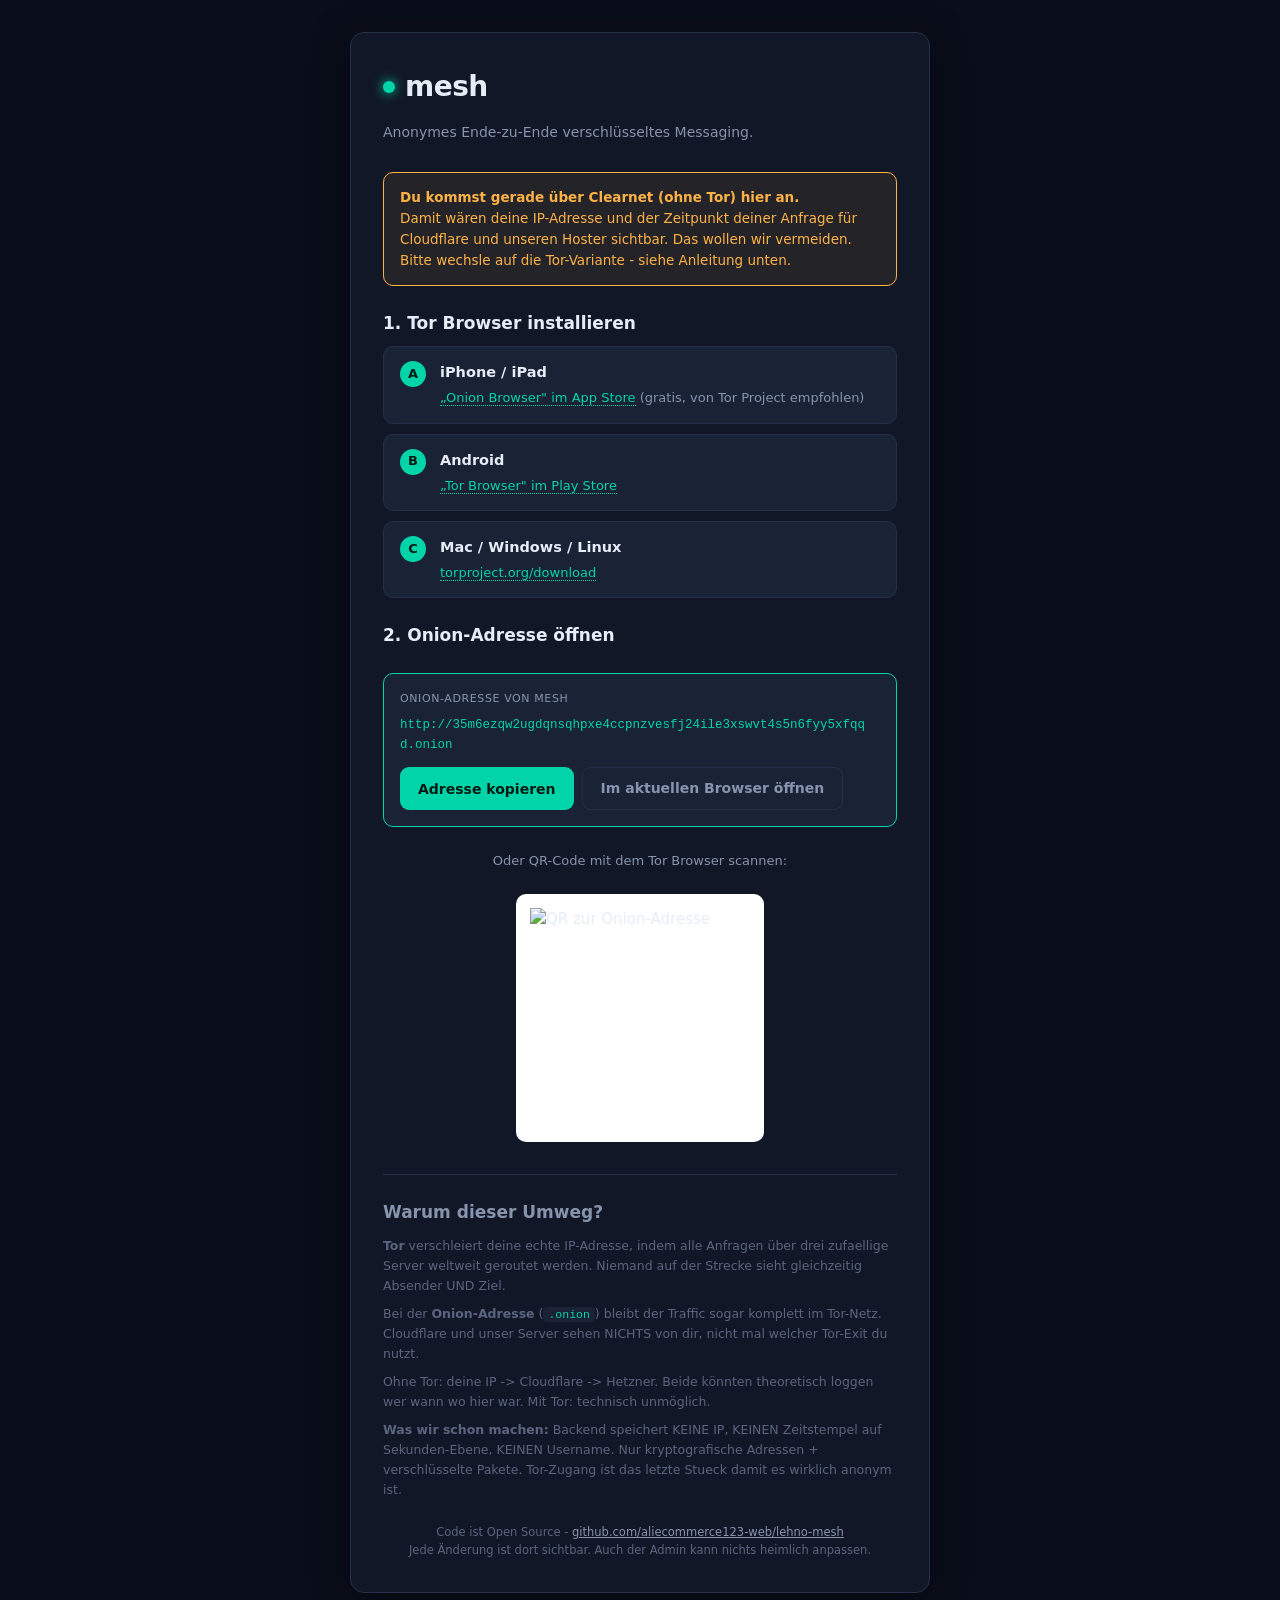
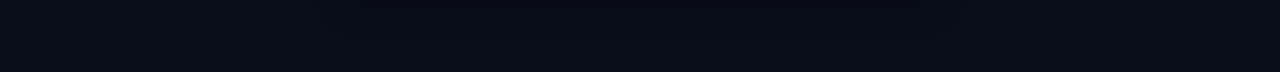
==== static/landing.html @ c99a3d81 "Fix: alle ASCII-Umlaut-Ersatzschreibungen zu echten Umlauten 117 Stellen ersetzt: ae/oe/ue/ss -> ä/ö" ====
<!doctype html>
<html lang="de">
<head>
  <meta charset="utf-8" />
  <meta name="viewport" content="width=device-width, initial-scale=1, viewport-fit=cover" />
  <meta name="theme-color" content="#0a0e1a" />
  <title>mesh - nur über Tor erreichbar</title>
  <link rel="icon" href="data:image/svg+xml,%3Csvg xmlns='http://www.w3.org/2000/svg' viewBox='0 0 64 64'%3E%3Ccircle cx='32' cy='32' r='28' fill='%2300d4a8'/%3E%3Ctext x='32' y='42' font-size='32' text-anchor='middle' fill='%23001b14' font-family='monospace' font-weight='700'%3Em%3C/text%3E%3C/svg%3E" />
  <style>
    :root {
      --bg: #0a0e1a;
      --bg-2: #111726;
      --bg-3: #1a2236;
      --line: #243049;
      --text: #e6edf7;
      --text-dim: #8794ad;
      --text-dimmer: #5a6580;
      --accent: #00d4a8;
      --accent-dark: #00b893;
      --warn: #ffb347;
    }
    * { box-sizing: border-box; }
    html, body {
      margin: 0; padding: 0; min-height: 100vh;
      background: var(--bg);
      color: var(--text);
      font: 15px/1.55 -apple-system, BlinkMacSystemFont, "Segoe UI", system-ui, sans-serif;
      -webkit-font-smoothing: antialiased;
    }
    body { display: flex; align-items: flex-start; justify-content: center; padding: 32px 20px 80px; }
    .card {
      background: var(--bg-2);
      border: 1px solid var(--line);
      border-radius: 14px;
      padding: 32px;
      max-width: 580px;
      width: 100%;
      box-shadow: 0 8px 40px rgba(0,0,0,0.45);
    }
    .brand {
      display: flex; align-items: center; gap: 10px; margin-bottom: 8px;
    }
    .brand-dot {
      width: 12px; height: 12px; border-radius: 50%;
      background: var(--accent); box-shadow: 0 0 12px var(--accent);
    }
    h1 { margin: 0; font-size: 28px; font-weight: 700; letter-spacing: -0.5px; }
    h2 { margin: 24px 0 10px; font-size: 17px; }
    .lead {
      color: var(--text-dim); font-size: 14px; margin: 14px 0 28px;
    }
    .warn-banner {
      background: rgba(255,179,71,0.08);
      border: 1px solid var(--warn);
      color: var(--warn);
      padding: 14px 16px;
      border-radius: 10px;
      font-size: 13.5px;
      margin: 0 0 24px;
    }
    .warn-banner strong { color: var(--warn); }
    .step {
      background: var(--bg-3);
      border: 1px solid var(--line);
      border-radius: 10px;
      padding: 14px 16px;
      margin: 10px 0;
      display: flex;
      gap: 14px;
      align-items: flex-start;
    }
    .step-num {
      background: var(--accent);
      color: #001b14;
      width: 26px; height: 26px;
      border-radius: 50%;
      display: flex; align-items: center; justify-content: center;
      font-weight: 700; font-size: 13px; flex-shrink: 0;
    }
    .step-body { flex: 1; }
    .step-body strong { font-size: 14.5px; }
    .step-body p { margin: 4px 0 0; color: var(--text-dim); font-size: 13px; }
    .step-body a {
      color: var(--accent);
      text-decoration: none;
      border-bottom: 1px dotted var(--accent);
    }
    .onion-box {
      background: var(--bg-3);
      border: 1px solid var(--accent);
      border-radius: 10px;
      padding: 16px;
      margin: 24px 0;
    }
    .onion-label {
      font-size: 11px; color: var(--text-dim);
      text-transform: uppercase; letter-spacing: 0.6px;
      margin-bottom: 8px;
    }
    .onion-addr {
      font-family: ui-monospace, "JetBrains Mono", monospace;
      font-size: 12.5px;
      color: var(--accent);
      word-break: break-all;
      line-height: 1.6;
      margin-bottom: 12px;
      user-select: all;
    }
    .btn-row { display: flex; gap: 8px; flex-wrap: wrap; }
    button, .btn {
      cursor: pointer;
      background: var(--accent);
      color: #001b14;
      border: 0;
      padding: 10px 18px;
      border-radius: 9px;
      font-size: 14px;
      font-weight: 600;
      font-family: inherit;
      text-decoration: none;
      display: inline-block;
    }
    button:hover, .btn:hover { background: var(--accent-dark); }
    button.ghost, .btn.ghost {
      background: transparent;
      color: var(--text-dim);
      border: 1px solid var(--line);
    }
    button.ghost:hover, .btn.ghost:hover { background: var(--bg-3); color: var(--text); }
    .qr-wrap {
      display: flex;
      justify-content: center;
      margin: 22px 0;
    }
    .qr {
      background: white;
      padding: 14px;
      border-radius: 10px;
    }
    .qr img { display: block; width: 220px; height: 220px; }
    .why {
      margin-top: 32px; padding-top: 24px; border-top: 1px solid var(--line);
      color: var(--text-dimmer); font-size: 12.5px; line-height: 1.6;
    }
    .why h2 { margin-top: 0; color: var(--text-dim); }
    .why p { margin: 8px 0; }
    .why code {
      background: var(--bg-3);
      padding: 1px 5px;
      border-radius: 4px;
      font-family: ui-monospace, monospace;
      font-size: 11.5px;
      color: var(--accent);
    }
    .repo-link {
      font-size: 11.5px;
      color: var(--text-dimmer);
      text-align: center;
      margin-top: 24px;
    }
    .repo-link a { color: var(--text-dim); }
  </style>
</head>
<body>
<div class="card">
  <div class="brand">
    <div class="brand-dot"></div>
    <h1>mesh</h1>
  </div>
  <p class="lead">Anonymes Ende-zu-Ende verschlüsseltes Messaging.</p>

  <div class="warn-banner">
    <strong>Du kommst gerade über Clearnet (ohne Tor) hier an.</strong><br>
    Damit wären deine IP-Adresse und der Zeitpunkt deiner Anfrage für Cloudflare und unseren Hoster sichtbar. Das wollen wir vermeiden. Bitte wechsle auf die Tor-Variante - siehe Anleitung unten.
  </div>

  <h2>1. Tor Browser installieren</h2>

  <div class="step">
    <div class="step-num">A</div>
    <div class="step-body">
      <strong>iPhone / iPad</strong>
      <p><a href="https://apps.apple.com/de/app/onion-browser/id519296448" target="_blank" rel="noopener">„Onion Browser" im App Store</a> (gratis, von Tor Project empfohlen)</p>
    </div>
  </div>

  <div class="step">
    <div class="step-num">B</div>
    <div class="step-body">
      <strong>Android</strong>
      <p><a href="https://play.google.com/store/apps/details?id=org.torproject.torbrowser" target="_blank" rel="noopener">„Tor Browser" im Play Store</a></p>
    </div>
  </div>

  <div class="step">
    <div class="step-num">C</div>
    <div class="step-body">
      <strong>Mac / Windows / Linux</strong>
      <p><a href="https://www.torproject.org/download/" target="_blank" rel="noopener">torproject.org/download</a></p>
    </div>
  </div>

  <h2>2. Onion-Adresse öffnen</h2>

  <div class="onion-box">
    <div class="onion-label">Onion-Adresse von mesh</div>
    <div class="onion-addr" id="onion-addr">http://35m6ezqw2ugdqnsqhpxe4ccpnzvesfj24ile3xswvt4s5n6fyy5xfqqd.onion</div>
    <div class="btn-row">
      <button id="btn-copy">Adresse kopieren</button>
      <a class="btn ghost" id="btn-open" href="http://35m6ezqw2ugdqnsqhpxe4ccpnzvesfj24ile3xswvt4s5n6fyy5xfqqd.onion">Im aktuellen Browser öffnen</a>
    </div>
  </div>

  <p style="color:var(--text-dim);font-size:13px;text-align:center;margin:18px 0 8px">
    Oder QR-Code mit dem Tor Browser scannen:
  </p>
  <div class="qr-wrap">
    <div class="qr">
      <img src="https://api.qrserver.com/v1/create-qr-code/?size=220x220&margin=0&data=http%3A%2F%2F35m6ezqw2ugdqnsqhpxe4ccpnzvesfj24ile3xswvt4s5n6fyy5xfqqd.onion" alt="QR zur Onion-Adresse" />
    </div>
  </div>

  <div class="why">
    <h2>Warum dieser Umweg?</h2>
    <p><strong>Tor</strong> verschleiert deine echte IP-Adresse, indem alle Anfragen über drei zufaellige Server weltweit geroutet werden. Niemand auf der Strecke sieht gleichzeitig Absender UND Ziel.</p>
    <p>Bei der <strong>Onion-Adresse</strong> (<code>.onion</code>) bleibt der Traffic sogar komplett im Tor-Netz. Cloudflare und unser Server sehen NICHTS von dir, nicht mal welcher Tor-Exit du nutzt.</p>
    <p>Ohne Tor: deine IP -&gt; Cloudflare -&gt; Hetzner. Beide könnten theoretisch loggen wer wann wo hier war. Mit Tor: technisch unmöglich.</p>
    <p><strong>Was wir schon machen:</strong> Backend speichert KEINE IP, KEINEN Zeitstempel auf Sekunden-Ebene, KEINEN Username. Nur kryptografische Adressen + verschlüsselte Pakete. Tor-Zugang ist das letzte Stueck damit es wirklich anonym ist.</p>
  </div>

  <div class="repo-link">
    Code ist Open Source - <a href="https://github.com/aliecommerce123-web/lehno-mesh" target="_blank" rel="noopener">github.com/aliecommerce123-web/lehno-mesh</a><br>
    Jede Änderung ist dort sichtbar. Auch der Admin kann nichts heimlich anpassen.
  </div>
</div>

<script>
document.getElementById("btn-copy").addEventListener("click", () => {
  const txt = document.getElementById("onion-addr").textContent;
  navigator.clipboard.writeText(txt).then(() => {
    const b = document.getElementById("btn-copy");
    const orig = b.textContent;
    b.textContent = "Kopiert!";
    setTimeout(() => b.textContent = orig, 1500);
  });
});
// Auto-Heuristik: wenn der Browser bereits eine .onion-Adresse aufgerufen hat,
// braucht der User die Anleitung nicht mehr. Detection per location.host.
if (location.host.endsWith(".onion")) {
  location.href = "/app";  // direkt zur App
}
</script>
</body>
</html>
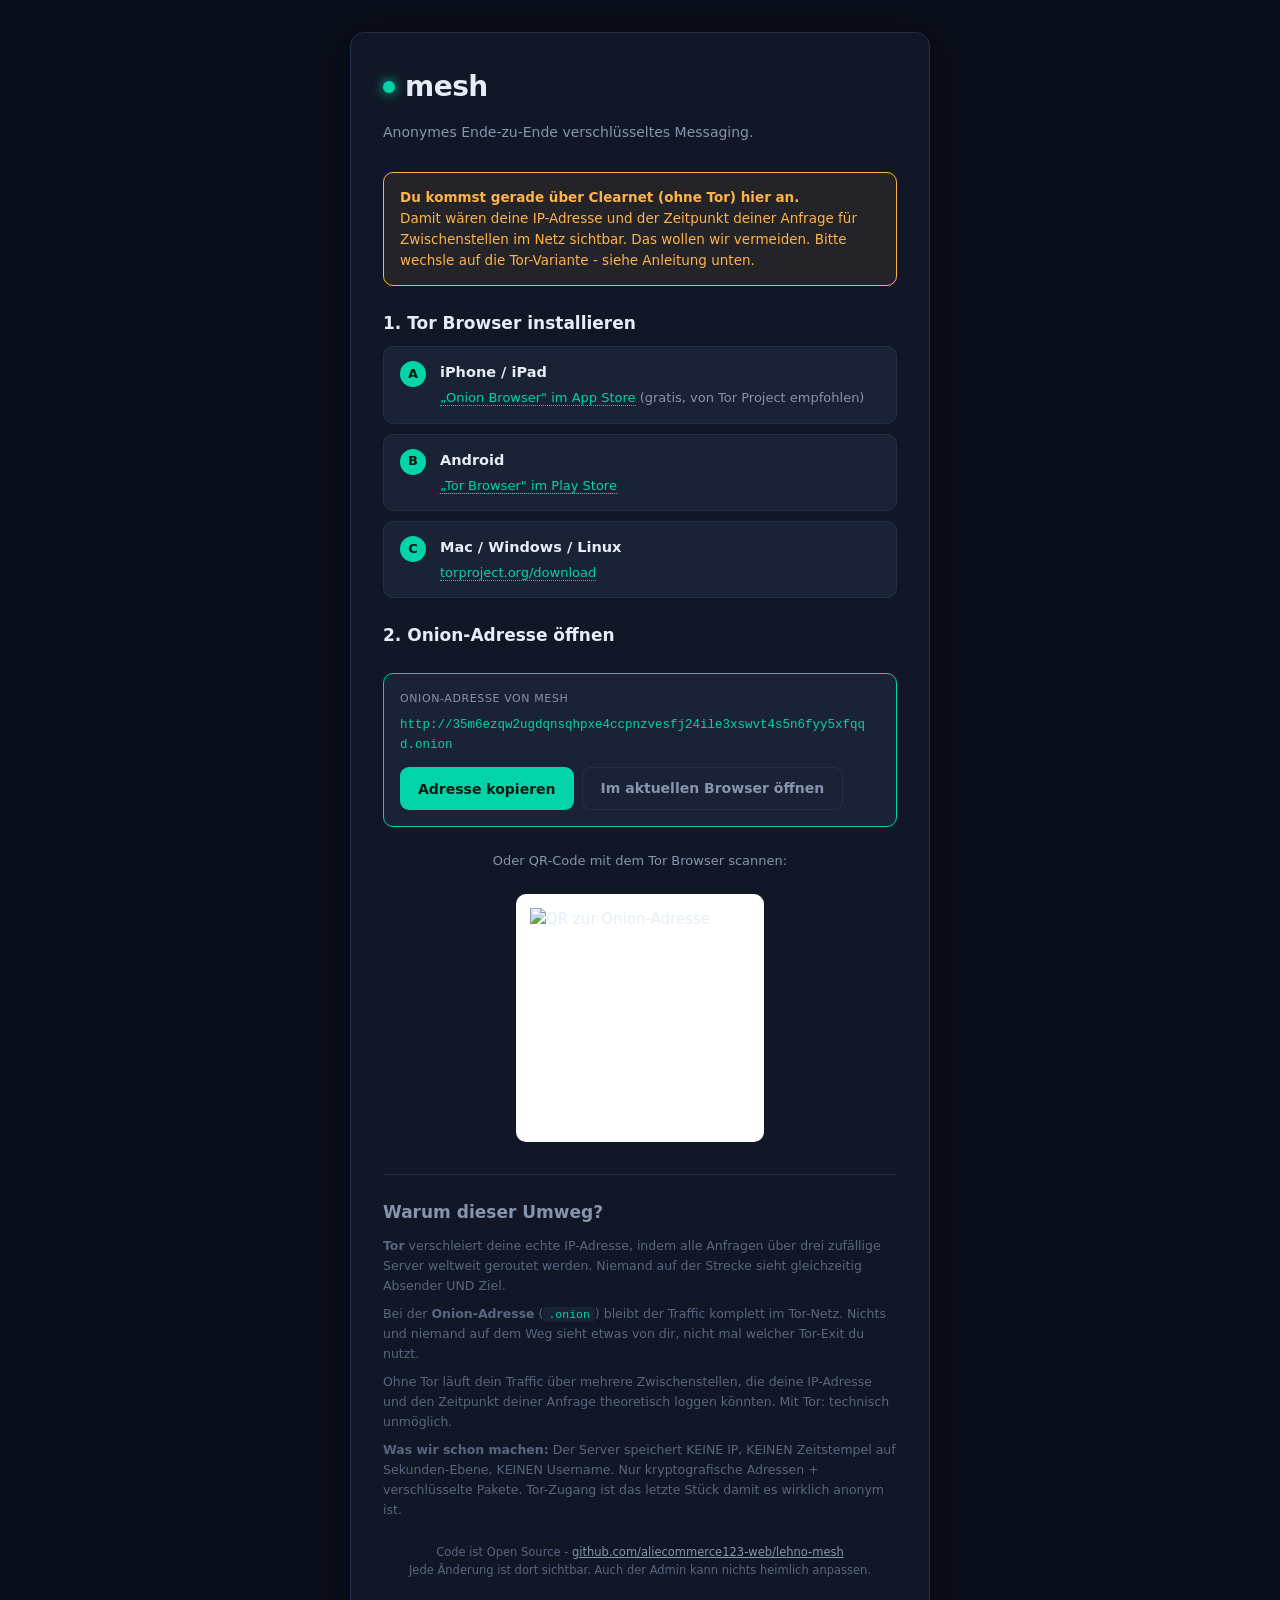
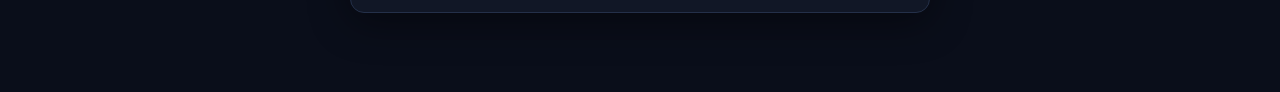
==== commit 99aedcbf: "Anonymize: Hoster-Namen aus user-facing Texten entfernt - landing.html und README.md erwaehnen nicht" ====
--- a/static/landing.html
+++ b/static/landing.html
@@ -171,7 +171,7 @@
 
   <div class="warn-banner">
     <strong>Du kommst gerade über Clearnet (ohne Tor) hier an.</strong><br>
-    Damit wären deine IP-Adresse und der Zeitpunkt deiner Anfrage für Cloudflare und unseren Hoster sichtbar. Das wollen wir vermeiden. Bitte wechsle auf die Tor-Variante - siehe Anleitung unten.
+    Damit wären deine IP-Adresse und der Zeitpunkt deiner Anfrage für Zwischenstellen im Netz sichtbar. Das wollen wir vermeiden. Bitte wechsle auf die Tor-Variante - siehe Anleitung unten.
   </div>
 
   <h2>1. Tor Browser installieren</h2>
@@ -222,10 +222,10 @@
 
   <div class="why">
     <h2>Warum dieser Umweg?</h2>
-    <p><strong>Tor</strong> verschleiert deine echte IP-Adresse, indem alle Anfragen über drei zufaellige Server weltweit geroutet werden. Niemand auf der Strecke sieht gleichzeitig Absender UND Ziel.</p>
-    <p>Bei der <strong>Onion-Adresse</strong> (<code>.onion</code>) bleibt der Traffic sogar komplett im Tor-Netz. Cloudflare und unser Server sehen NICHTS von dir, nicht mal welcher Tor-Exit du nutzt.</p>
-    <p>Ohne Tor: deine IP -&gt; Cloudflare -&gt; Hetzner. Beide könnten theoretisch loggen wer wann wo hier war. Mit Tor: technisch unmöglich.</p>
-    <p><strong>Was wir schon machen:</strong> Backend speichert KEINE IP, KEINEN Zeitstempel auf Sekunden-Ebene, KEINEN Username. Nur kryptografische Adressen + verschlüsselte Pakete. Tor-Zugang ist das letzte Stueck damit es wirklich anonym ist.</p>
+    <p><strong>Tor</strong> verschleiert deine echte IP-Adresse, indem alle Anfragen über drei zufällige Server weltweit geroutet werden. Niemand auf der Strecke sieht gleichzeitig Absender UND Ziel.</p>
+    <p>Bei der <strong>Onion-Adresse</strong> (<code>.onion</code>) bleibt der Traffic komplett im Tor-Netz. Nichts und niemand auf dem Weg sieht etwas von dir, nicht mal welcher Tor-Exit du nutzt.</p>
+    <p>Ohne Tor läuft dein Traffic über mehrere Zwischenstellen, die deine IP-Adresse und den Zeitpunkt deiner Anfrage theoretisch loggen könnten. Mit Tor: technisch unmöglich.</p>
+    <p><strong>Was wir schon machen:</strong> Der Server speichert KEINE IP, KEINEN Zeitstempel auf Sekunden-Ebene, KEINEN Username. Nur kryptografische Adressen + verschlüsselte Pakete. Tor-Zugang ist das letzte Stück damit es wirklich anonym ist.</p>
   </div>
 
   <div class="repo-link">
@@ -235,6 +235,25 @@
 </div>
 
 <script>
+// 1) Alle alten Service Worker entladen + alle Caches loeschen.
+//    Verhindert dass ein User auf der Clearnet-Seite eine veraltete
+//    App-Version aus dem Cache sieht.
+(async () => {
+  if ("serviceWorker" in navigator) {
+    try {
+      const regs = await navigator.serviceWorker.getRegistrations();
+      await Promise.all(regs.map(r => r.unregister()));
+    } catch(e) {}
+  }
+  if (typeof caches !== "undefined") {
+    try {
+      const keys = await caches.keys();
+      await Promise.all(keys.map(k => caches.delete(k)));
+    } catch(e) {}
+  }
+})();
+
+// 2) Copy-Button
 document.getElementById("btn-copy").addEventListener("click", () => {
   const txt = document.getElementById("onion-addr").textContent;
   navigator.clipboard.writeText(txt).then(() => {
@@ -244,10 +263,10 @@
     setTimeout(() => b.textContent = orig, 1500);
   });
 });
-// Auto-Heuristik: wenn der Browser bereits eine .onion-Adresse aufgerufen hat,
-// braucht der User die Anleitung nicht mehr. Detection per location.host.
+
+// 3) Wenn schon .onion: direkt zur App (Host-Routing-Backup)
 if (location.host.endsWith(".onion")) {
-  location.href = "/app";  // direkt zur App
+  location.href = "/app";
 }
 </script>
 </body>
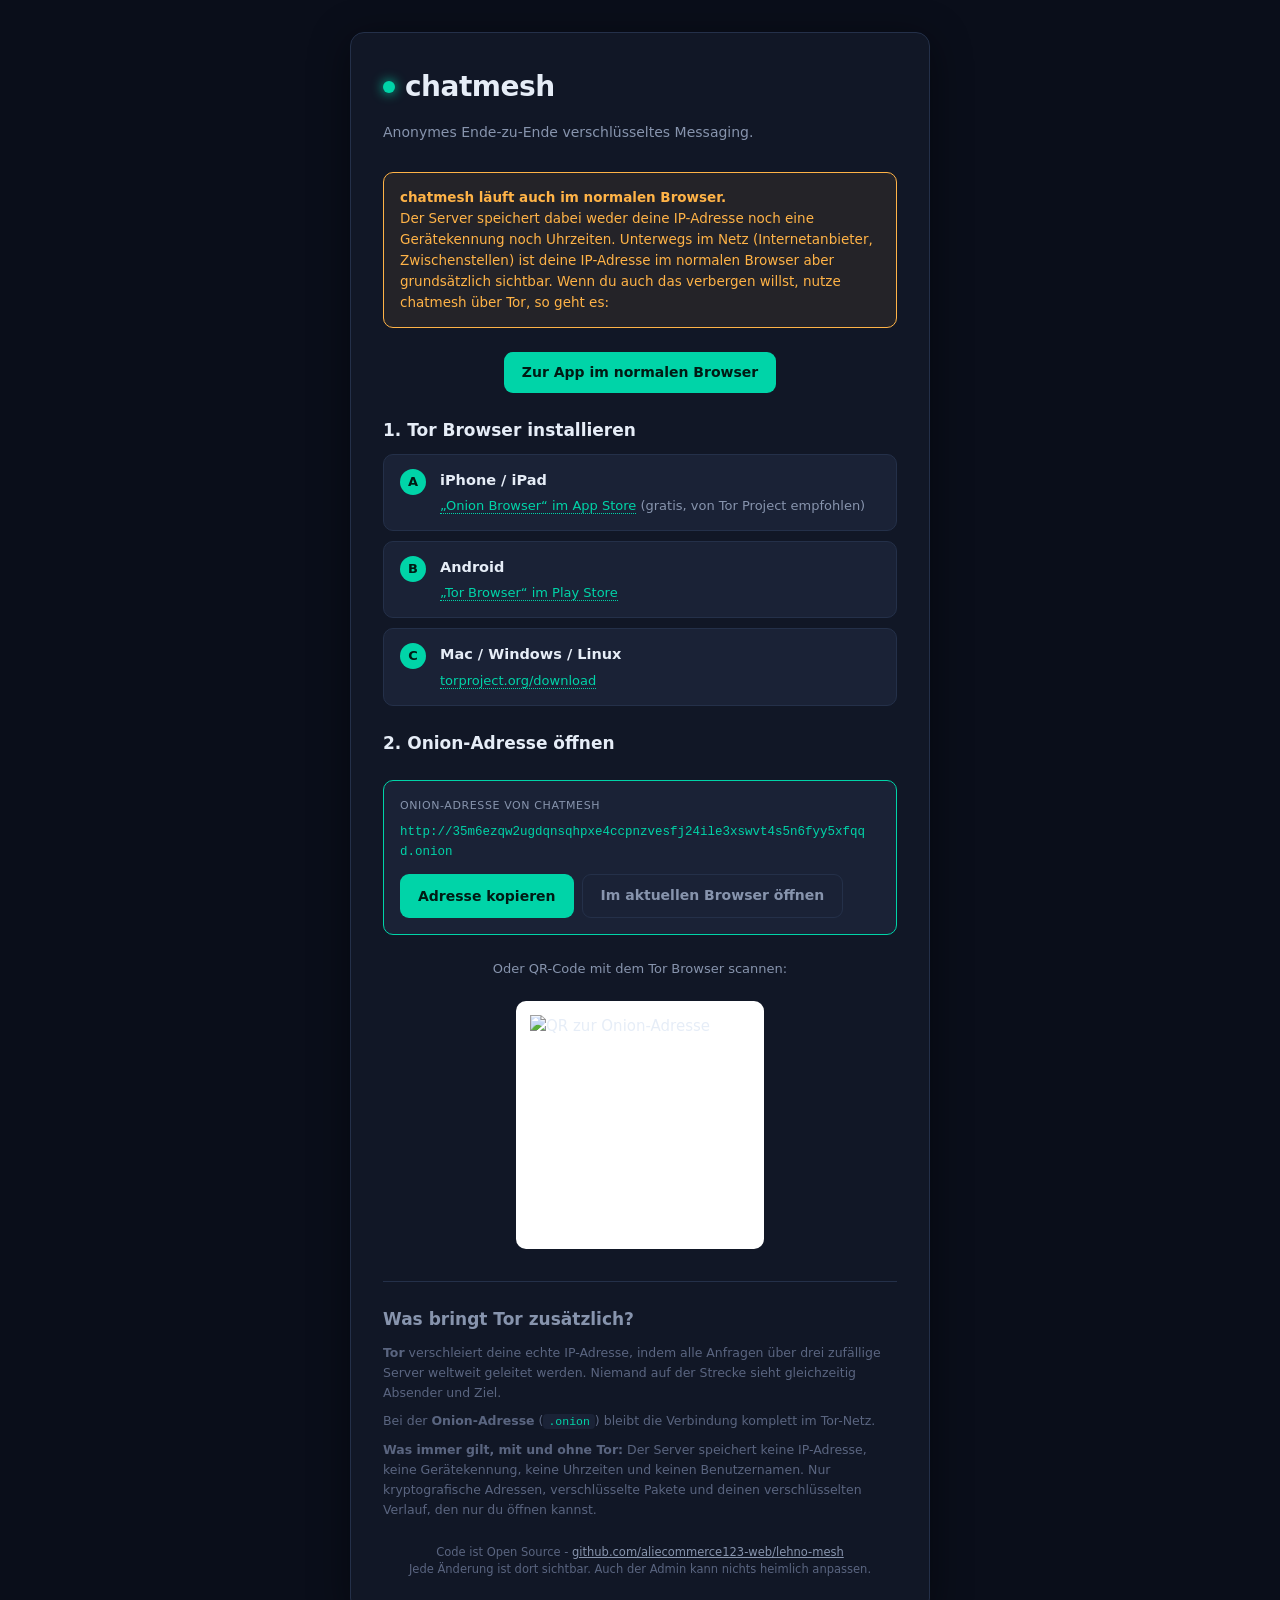
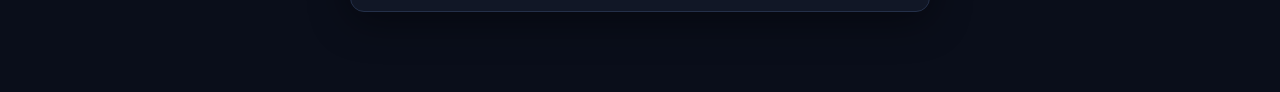
==== commit 9b2e86ba: "chatmesh Phase 1.9: Verlauf, Regeln je Chat, Tarnverkehr, Beweis-Seite - Verschlüsselter Chat-Verlau" ====
--- a/static/landing.html
+++ b/static/landing.html
@@ -4,7 +4,7 @@
   <meta charset="utf-8" />
   <meta name="viewport" content="width=device-width, initial-scale=1, viewport-fit=cover" />
   <meta name="theme-color" content="#0a0e1a" />
-  <title>mesh - nur über Tor erreichbar</title>
+  <title>chatmesh über Tor</title>
   <link rel="icon" href="data:image/svg+xml,%3Csvg xmlns='http://www.w3.org/2000/svg' viewBox='0 0 64 64'%3E%3Ccircle cx='32' cy='32' r='28' fill='%2300d4a8'/%3E%3Ctext x='32' y='42' font-size='32' text-anchor='middle' fill='%23001b14' font-family='monospace' font-weight='700'%3Em%3C/text%3E%3C/svg%3E" />
   <style>
     :root {
@@ -165,14 +165,15 @@
 <div class="card">
   <div class="brand">
     <div class="brand-dot"></div>
-    <h1>mesh</h1>
+    <h1>chatmesh</h1>
   </div>
   <p class="lead">Anonymes Ende-zu-Ende verschlüsseltes Messaging.</p>
 
   <div class="warn-banner">
-    <strong>Du kommst gerade über Clearnet (ohne Tor) hier an.</strong><br>
-    Damit wären deine IP-Adresse und der Zeitpunkt deiner Anfrage für Zwischenstellen im Netz sichtbar. Das wollen wir vermeiden. Bitte wechsle auf die Tor-Variante - siehe Anleitung unten.
-  </div>
+    <strong>chatmesh läuft auch im normalen Browser.</strong><br>
+    Der Server speichert dabei weder deine IP-Adresse noch eine Gerätekennung noch Uhrzeiten. Unterwegs im Netz (Internetanbieter, Zwischenstellen) ist deine IP-Adresse im normalen Browser aber grundsätzlich sichtbar. Wenn du auch das verbergen willst, nutze chatmesh über Tor, so geht es:
+  </div>
+  <p style="text-align:center;margin:14px 0 6px"><a class="btn" href="/">Zur App im normalen Browser</a></p>
 
   <h2>1. Tor Browser installieren</h2>
 
@@ -180,7 +181,7 @@
     <div class="step-num">A</div>
     <div class="step-body">
       <strong>iPhone / iPad</strong>
-      <p><a href="https://apps.apple.com/de/app/onion-browser/id519296448" target="_blank" rel="noopener">„Onion Browser" im App Store</a> (gratis, von Tor Project empfohlen)</p>
+      <p><a href="https://apps.apple.com/de/app/onion-browser/id519296448" target="_blank" rel="noopener">„Onion Browser“ im App Store</a> (gratis, von Tor Project empfohlen)</p>
     </div>
   </div>
 
@@ -188,7 +189,7 @@
     <div class="step-num">B</div>
     <div class="step-body">
       <strong>Android</strong>
-      <p><a href="https://play.google.com/store/apps/details?id=org.torproject.torbrowser" target="_blank" rel="noopener">„Tor Browser" im Play Store</a></p>
+      <p><a href="https://play.google.com/store/apps/details?id=org.torproject.torbrowser" target="_blank" rel="noopener">„Tor Browser“ im Play Store</a></p>
     </div>
   </div>
 
@@ -203,7 +204,7 @@
   <h2>2. Onion-Adresse öffnen</h2>
 
   <div class="onion-box">
-    <div class="onion-label">Onion-Adresse von mesh</div>
+    <div class="onion-label">Onion-Adresse von chatmesh</div>
     <div class="onion-addr" id="onion-addr">http://35m6ezqw2ugdqnsqhpxe4ccpnzvesfj24ile3xswvt4s5n6fyy5xfqqd.onion</div>
     <div class="btn-row">
       <button id="btn-copy">Adresse kopieren</button>
@@ -216,16 +217,15 @@
   </p>
   <div class="qr-wrap">
     <div class="qr">
-      <img src="https://api.qrserver.com/v1/create-qr-code/?size=220x220&margin=0&data=http%3A%2F%2F35m6ezqw2ugdqnsqhpxe4ccpnzvesfj24ile3xswvt4s5n6fyy5xfqqd.onion" alt="QR zur Onion-Adresse" />
+      <img src="/s/onion-qr.png" width="220" height="220" alt="QR zur Onion-Adresse" />
     </div>
   </div>
 
   <div class="why">
-    <h2>Warum dieser Umweg?</h2>
-    <p><strong>Tor</strong> verschleiert deine echte IP-Adresse, indem alle Anfragen über drei zufällige Server weltweit geroutet werden. Niemand auf der Strecke sieht gleichzeitig Absender UND Ziel.</p>
-    <p>Bei der <strong>Onion-Adresse</strong> (<code>.onion</code>) bleibt der Traffic komplett im Tor-Netz. Nichts und niemand auf dem Weg sieht etwas von dir, nicht mal welcher Tor-Exit du nutzt.</p>
-    <p>Ohne Tor läuft dein Traffic über mehrere Zwischenstellen, die deine IP-Adresse und den Zeitpunkt deiner Anfrage theoretisch loggen könnten. Mit Tor: technisch unmöglich.</p>
-    <p><strong>Was wir schon machen:</strong> Der Server speichert KEINE IP, KEINEN Zeitstempel auf Sekunden-Ebene, KEINEN Username. Nur kryptografische Adressen + verschlüsselte Pakete. Tor-Zugang ist das letzte Stück damit es wirklich anonym ist.</p>
+    <h2>Was bringt Tor zusätzlich?</h2>
+    <p><strong>Tor</strong> verschleiert deine echte IP-Adresse, indem alle Anfragen über drei zufällige Server weltweit geleitet werden. Niemand auf der Strecke sieht gleichzeitig Absender und Ziel.</p>
+    <p>Bei der <strong>Onion-Adresse</strong> (<code>.onion</code>) bleibt die Verbindung komplett im Tor-Netz.</p>
+    <p><strong>Was immer gilt, mit und ohne Tor:</strong> Der Server speichert keine IP-Adresse, keine Gerätekennung, keine Uhrzeiten und keinen Benutzernamen. Nur kryptografische Adressen, verschlüsselte Pakete und deinen verschlüsselten Verlauf, den nur du öffnen kannst.</p>
   </div>
 
   <div class="repo-link">
@@ -234,40 +234,6 @@
   </div>
 </div>
 
-<script>
-// 1) Alle alten Service Worker entladen + alle Caches loeschen.
-//    Verhindert dass ein User auf der Clearnet-Seite eine veraltete
-//    App-Version aus dem Cache sieht.
-(async () => {
-  if ("serviceWorker" in navigator) {
-    try {
-      const regs = await navigator.serviceWorker.getRegistrations();
-      await Promise.all(regs.map(r => r.unregister()));
-    } catch(e) {}
-  }
-  if (typeof caches !== "undefined") {
-    try {
-      const keys = await caches.keys();
-      await Promise.all(keys.map(k => caches.delete(k)));
-    } catch(e) {}
-  }
-})();
-
-// 2) Copy-Button
-document.getElementById("btn-copy").addEventListener("click", () => {
-  const txt = document.getElementById("onion-addr").textContent;
-  navigator.clipboard.writeText(txt).then(() => {
-    const b = document.getElementById("btn-copy");
-    const orig = b.textContent;
-    b.textContent = "Kopiert!";
-    setTimeout(() => b.textContent = orig, 1500);
-  });
-});
-
-// 3) Wenn schon .onion: direkt zur App (Host-Routing-Backup)
-if (location.host.endsWith(".onion")) {
-  location.href = "/app";
-}
-</script>
+<script src="/s/landing.js?v=20261117-phase1.8"></script>
 </body>
 </html>
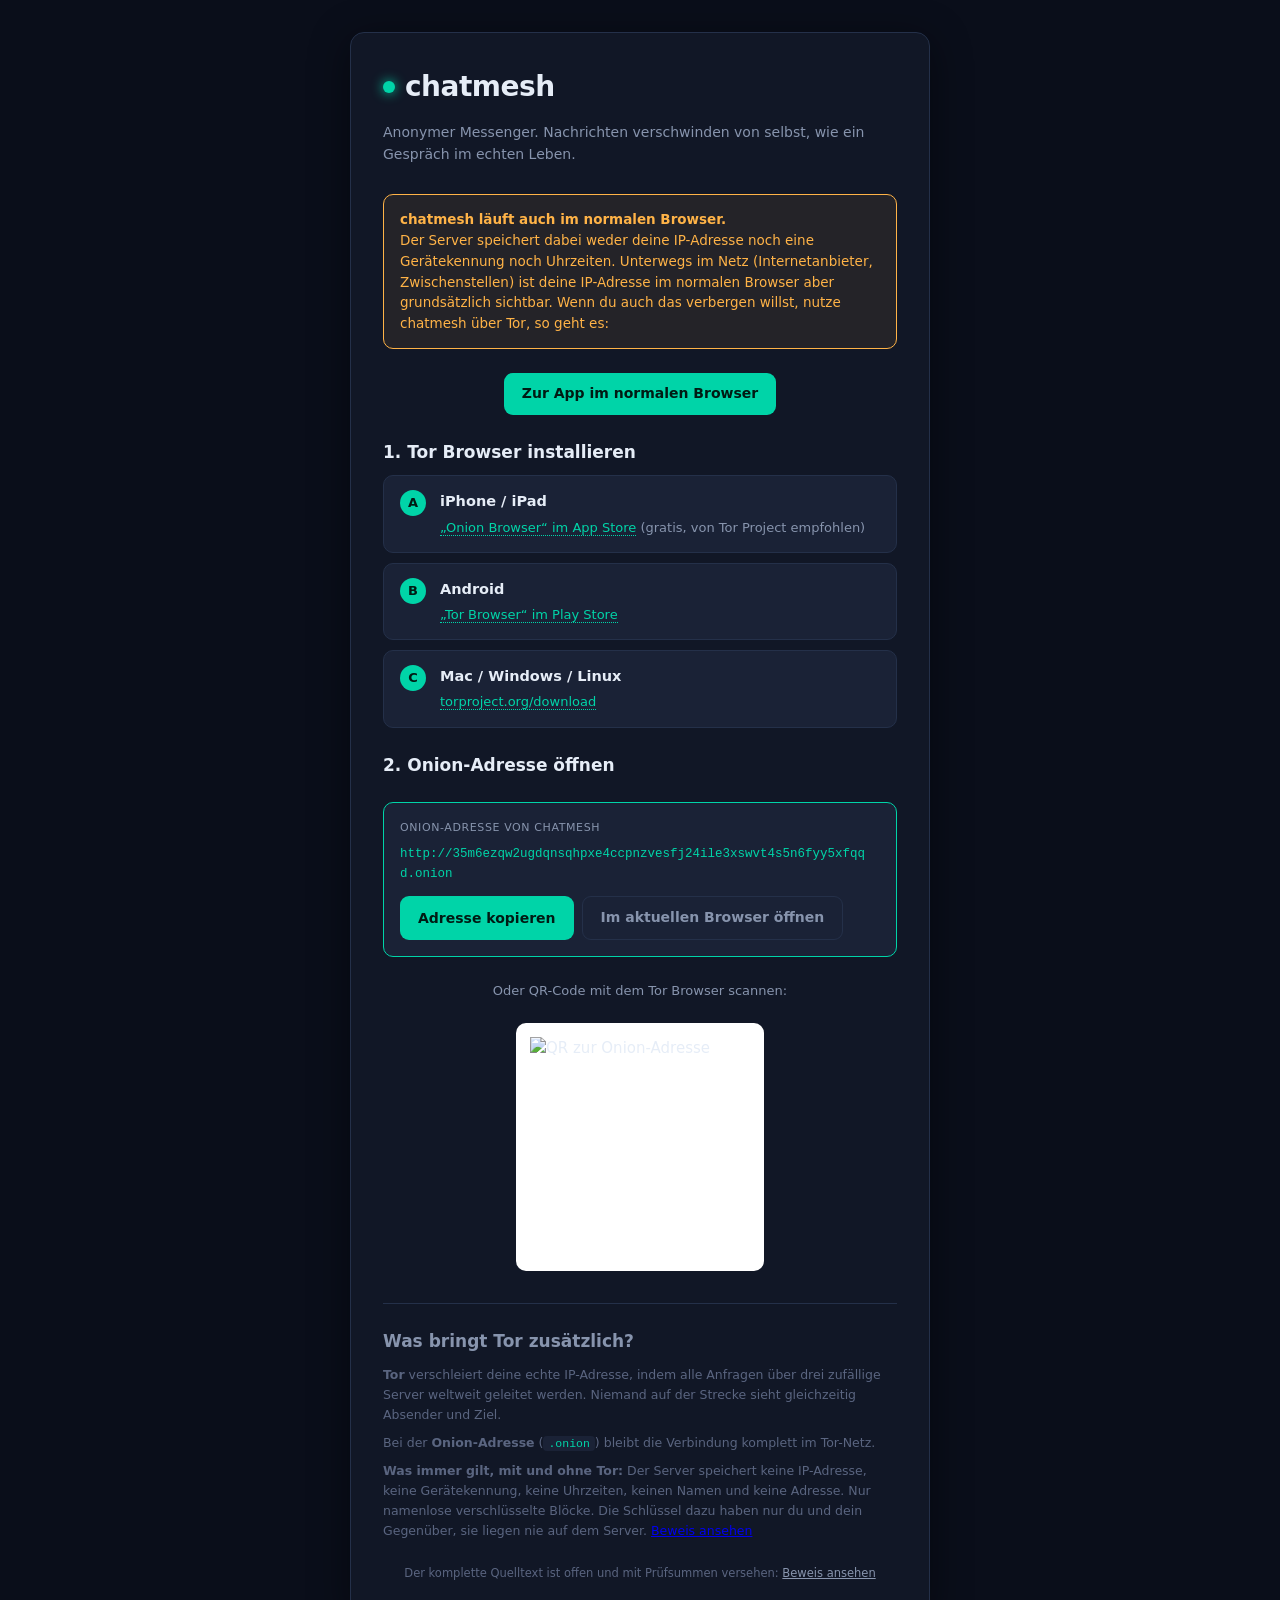
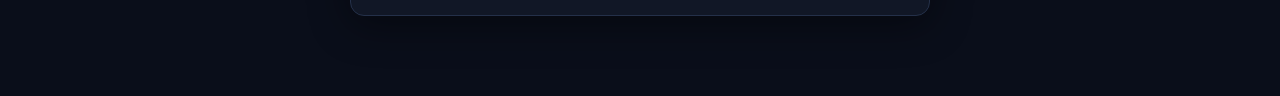
==== commit 2955a700: "chatmesh Phase 2: Konto aus 12 Wörtern, Kanäle mit Einmal-Code und Passwort, verschwindende Nachrich" ====
--- a/static/landing.html
+++ b/static/landing.html
@@ -5,7 +5,7 @@
   <meta name="viewport" content="width=device-width, initial-scale=1, viewport-fit=cover" />
   <meta name="theme-color" content="#0a0e1a" />
   <title>chatmesh über Tor</title>
-  <link rel="icon" href="data:image/svg+xml,%3Csvg xmlns='http://www.w3.org/2000/svg' viewBox='0 0 64 64'%3E%3Ccircle cx='32' cy='32' r='28' fill='%2300d4a8'/%3E%3Ctext x='32' y='42' font-size='32' text-anchor='middle' fill='%23001b14' font-family='monospace' font-weight='700'%3Em%3C/text%3E%3C/svg%3E" />
+  <link rel="icon" href="data:image/svg+xml,%3Csvg xmlns='http://www.w3.org/2000/svg' viewBox='0 0 64 64'%3E%3Ccircle cx='32' cy='32' r='28' fill='%2300d4a8'/%3E%3Ctext x='32' y='42' font-size='32' text-anchor='middle' fill='%23001b14' font-family='monospace' font-weight='700'%3Ec%3C/text%3E%3C/svg%3E" />
   <style>
     :root {
       --bg: #0a0e1a;
@@ -167,7 +167,7 @@
     <div class="brand-dot"></div>
     <h1>chatmesh</h1>
   </div>
-  <p class="lead">Anonymes Ende-zu-Ende verschlüsseltes Messaging.</p>
+  <p class="lead">Anonymer Messenger. Nachrichten verschwinden von selbst, wie ein Gespräch im echten Leben.</p>
 
   <div class="warn-banner">
     <strong>chatmesh läuft auch im normalen Browser.</strong><br>
@@ -225,15 +225,14 @@
     <h2>Was bringt Tor zusätzlich?</h2>
     <p><strong>Tor</strong> verschleiert deine echte IP-Adresse, indem alle Anfragen über drei zufällige Server weltweit geleitet werden. Niemand auf der Strecke sieht gleichzeitig Absender und Ziel.</p>
     <p>Bei der <strong>Onion-Adresse</strong> (<code>.onion</code>) bleibt die Verbindung komplett im Tor-Netz.</p>
-    <p><strong>Was immer gilt, mit und ohne Tor:</strong> Der Server speichert keine IP-Adresse, keine Gerätekennung, keine Uhrzeiten und keinen Benutzernamen. Nur kryptografische Adressen, verschlüsselte Pakete und deinen verschlüsselten Verlauf, den nur du öffnen kannst.</p>
+    <p><strong>Was immer gilt, mit und ohne Tor:</strong> Der Server speichert keine IP-Adresse, keine Gerätekennung, keine Uhrzeiten, keinen Namen und keine Adresse. Nur namenlose verschlüsselte Blöcke. Die Schlüssel dazu haben nur du und dein Gegenüber, sie liegen nie auf dem Server. <a href="/beweis">Beweis ansehen</a></p>
   </div>
 
   <div class="repo-link">
-    Code ist Open Source - <a href="https://github.com/aliecommerce123-web/lehno-mesh" target="_blank" rel="noopener">github.com/aliecommerce123-web/lehno-mesh</a><br>
-    Jede Änderung ist dort sichtbar. Auch der Admin kann nichts heimlich anpassen.
+    Der komplette Quelltext ist offen und mit Prüfsummen versehen: <a href="/beweis">Beweis ansehen</a>
   </div>
 </div>
 
-<script src="/s/landing.js?v=20261117-phase1.8"></script>
+<script src="/s/landing.js?v=2"></script>
 </body>
 </html>
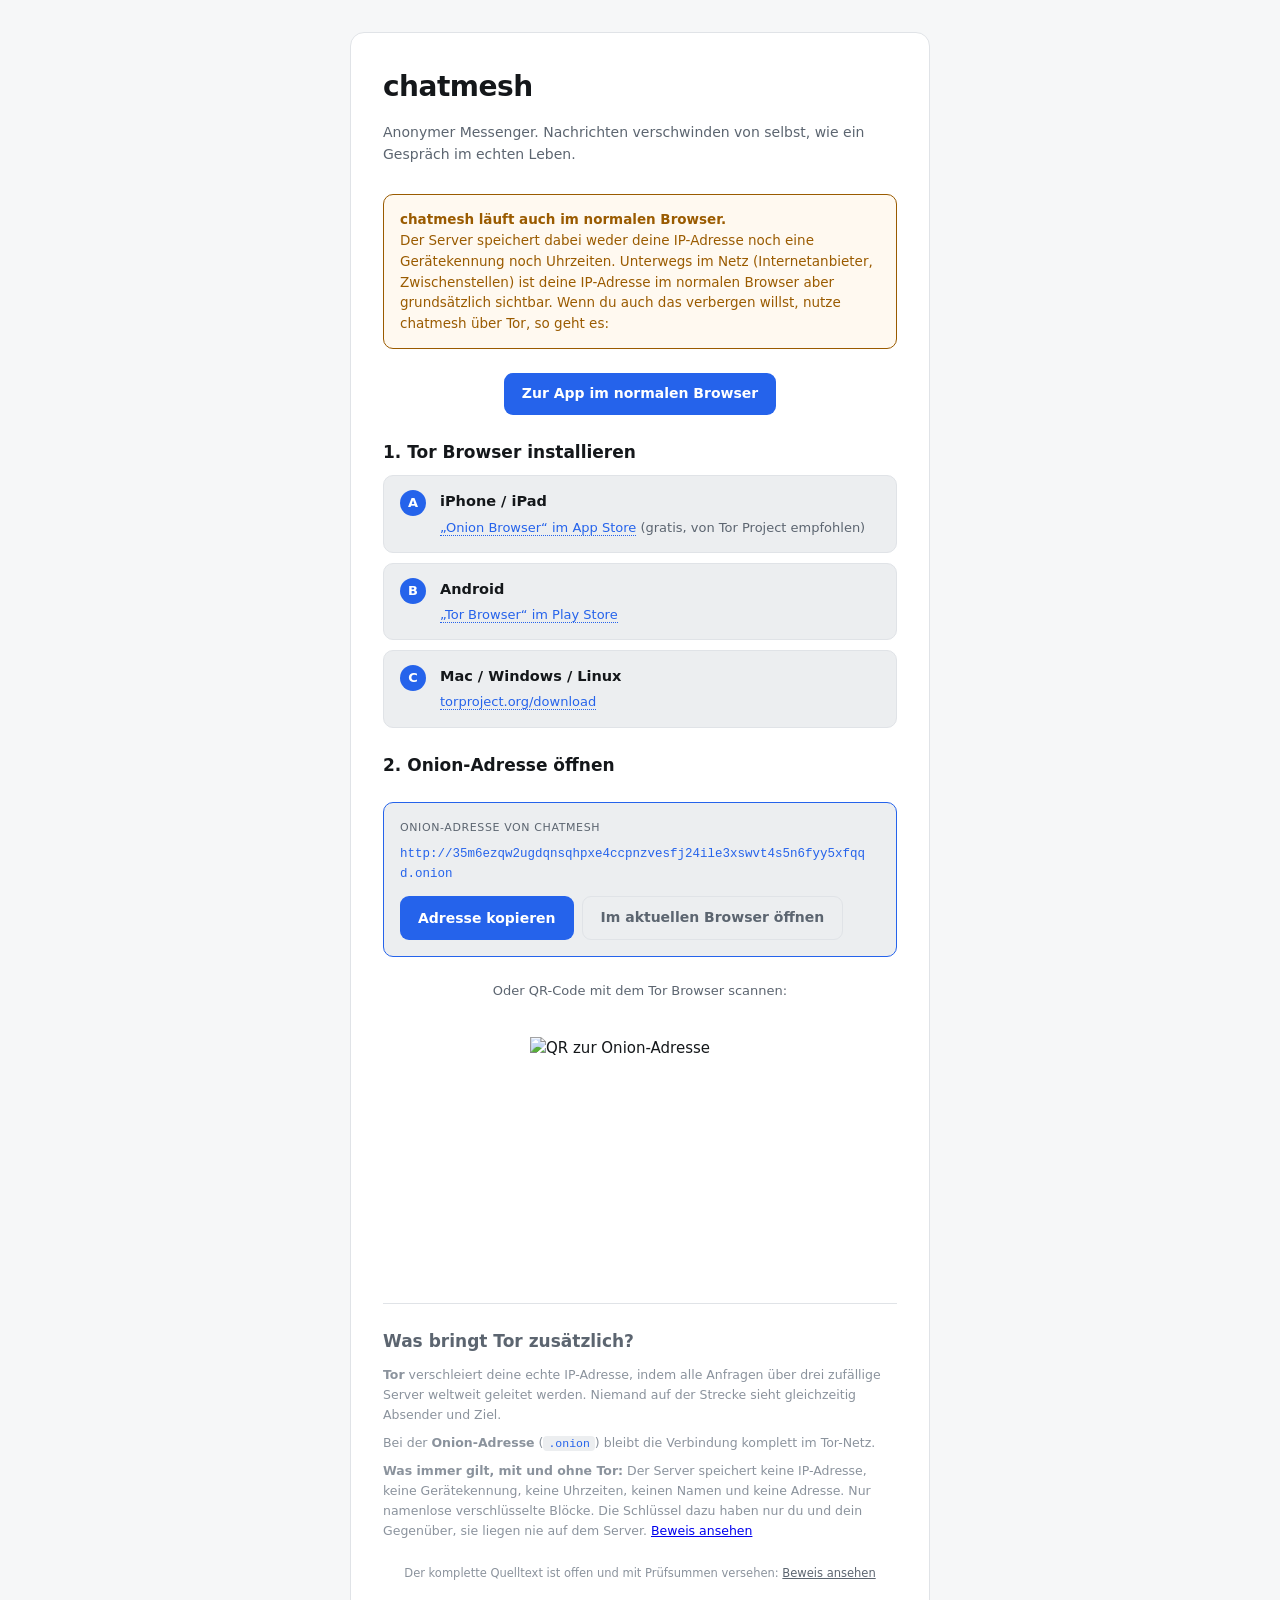
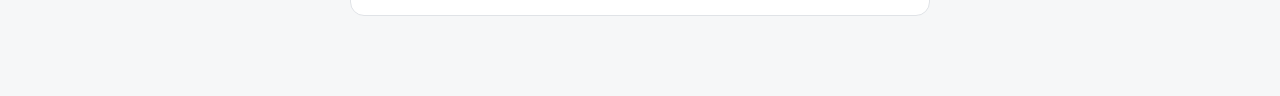
==== commit 37b716df: "Schlichte Gestaltung, eigener Code, Löschen für beide, keine Untätigkeits-Sperre - Gestaltung neu: f" ====
--- a/static/landing.html
+++ b/static/landing.html
@@ -3,22 +3,15 @@
 <head>
   <meta charset="utf-8" />
   <meta name="viewport" content="width=device-width, initial-scale=1, viewport-fit=cover" />
-  <meta name="theme-color" content="#0a0e1a" />
+  <meta name="theme-color" content="#14171a" />
   <title>chatmesh über Tor</title>
-  <link rel="icon" href="data:image/svg+xml,%3Csvg xmlns='http://www.w3.org/2000/svg' viewBox='0 0 64 64'%3E%3Ccircle cx='32' cy='32' r='28' fill='%2300d4a8'/%3E%3Ctext x='32' y='42' font-size='32' text-anchor='middle' fill='%23001b14' font-family='monospace' font-weight='700'%3Ec%3C/text%3E%3C/svg%3E" />
+  <link rel="icon" href="data:image/svg+xml,%3Csvg xmlns='http://www.w3.org/2000/svg' viewBox='0 0 64 64'%3E%3Crect width='64' height='64' rx='14' fill='%2314171a'/%3E%3Ctext x='32' y='43' font-size='34' text-anchor='middle' fill='%23ffffff' font-family='Arial,sans-serif' font-weight='700'%3Ec%3C/text%3E%3C/svg%3E" />
   <style>
     :root {
-      --bg: #0a0e1a;
-      --bg-2: #111726;
-      --bg-3: #1a2236;
-      --line: #243049;
-      --text: #e6edf7;
-      --text-dim: #8794ad;
-      --text-dimmer: #5a6580;
-      --accent: #00d4a8;
-      --accent-dark: #00b893;
-      --warn: #ffb347;
-    }
+      --bg: #f6f7f8; --bg-2: #ffffff; --bg-3: #eceef0; --line: #e0e3e7; --text: #14171a; --text-dim: #5c6570; --text-dimmer: #8b939d;
+      --accent: #2563eb; --accent-dark: #1d4fc0; --warn: #9a5b00;
+    }
+    @media (prefers-color-scheme: dark) { :root { --bg: #101214; --bg-2: #181b1e; --bg-3: #22262a; --line: #2b3035; --text: #eceef0; --text-dim: #9da5ae; --text-dimmer: #6f7780; --accent: #3b82f6; --accent-dark: #2f6fe0; --warn: #e0a84a; } }
     * { box-sizing: border-box; }
     html, body {
       margin: 0; padding: 0; min-height: 100vh;
@@ -35,14 +28,14 @@
       padding: 32px;
       max-width: 580px;
       width: 100%;
-      box-shadow: 0 8px 40px rgba(0,0,0,0.45);
+      
     }
     .brand {
       display: flex; align-items: center; gap: 10px; margin-bottom: 8px;
     }
     .brand-dot {
       width: 12px; height: 12px; border-radius: 50%;
-      background: var(--accent); box-shadow: 0 0 12px var(--accent);
+      display: none;
     }
     h1 { margin: 0; font-size: 28px; font-weight: 700; letter-spacing: -0.5px; }
     h2 { margin: 24px 0 10px; font-size: 17px; }
@@ -71,7 +64,7 @@
     }
     .step-num {
       background: var(--accent);
-      color: #001b14;
+      color: #ffffff;
       width: 26px; height: 26px;
       border-radius: 50%;
       display: flex; align-items: center; justify-content: center;
@@ -110,7 +103,7 @@
     button, .btn {
       cursor: pointer;
       background: var(--accent);
-      color: #001b14;
+      color: #ffffff;
       border: 0;
       padding: 10px 18px;
       border-radius: 9px;
@@ -233,6 +226,6 @@
   </div>
 </div>
 
-<script src="/s/landing.js?v=2"></script>
+<script src="/s/landing.js?v=6"></script>
 </body>
 </html>
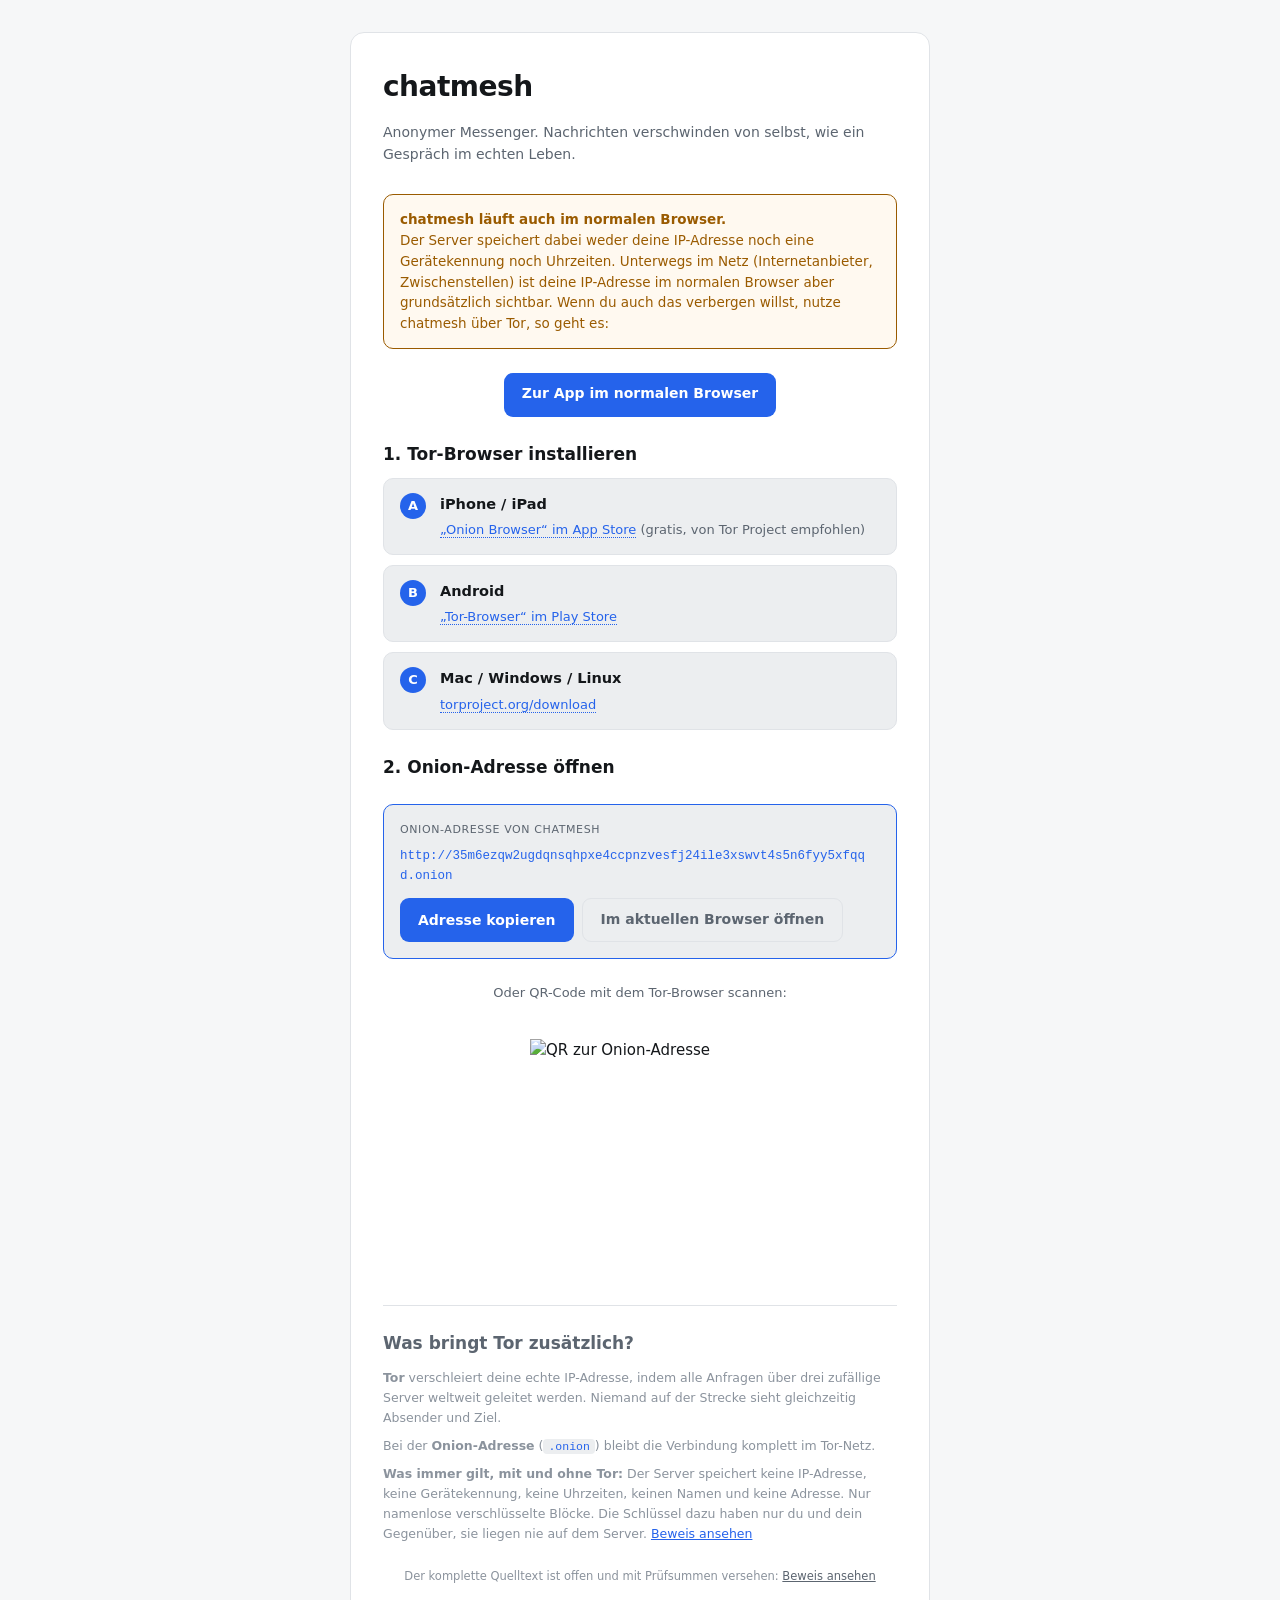
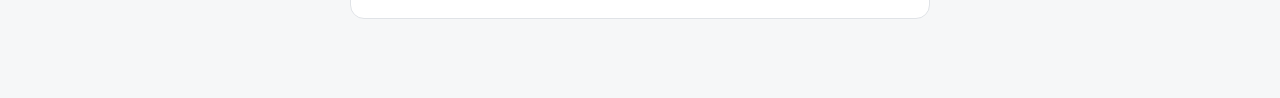
==== commit e86ecc93: "Dritte Prüfrunde: Löschen robust, Einmal-Schlüssel gehärtet, Rechenaufgabe einmalig - Alles löschen:" ====
--- a/static/landing.html
+++ b/static/landing.html
@@ -11,8 +11,10 @@
       --bg: #f6f7f8; --bg-2: #ffffff; --bg-3: #eceef0; --line: #e0e3e7; --text: #14171a; --text-dim: #5c6570; --text-dimmer: #8b939d;
       --accent: #2563eb; --accent-dark: #1d4fc0; --warn: #9a5b00;
     }
-    @media (prefers-color-scheme: dark) { :root { --bg: #101214; --bg-2: #181b1e; --bg-3: #22262a; --line: #2b3035; --text: #eceef0; --text-dim: #9da5ae; --text-dimmer: #6f7780; --accent: #3b82f6; --accent-dark: #2f6fe0; --warn: #e0a84a; } }
+    @media (prefers-color-scheme: dark) { :root { --bg: #101214; --bg-2: #181b1e; --bg-3: #22262a; --line: #2b3035; --text: #eceef0; --text-dim: #9da5ae; --text-dimmer: #6f7780; --accent: #7fb0ff; --accent-dark: #5a95f5; --warn: #e0a84a; } }
     * { box-sizing: border-box; }
+    a { color: var(--accent); }
+    .btn, button { min-height: 44px; }
     html, body {
       margin: 0; padding: 0; min-height: 100vh;
       background: var(--bg);
@@ -168,7 +170,7 @@
   </div>
   <p style="text-align:center;margin:14px 0 6px"><a class="btn" href="/">Zur App im normalen Browser</a></p>
 
-  <h2>1. Tor Browser installieren</h2>
+  <h2>1. Tor-Browser installieren</h2>
 
   <div class="step">
     <div class="step-num">A</div>
@@ -182,7 +184,7 @@
     <div class="step-num">B</div>
     <div class="step-body">
       <strong>Android</strong>
-      <p><a href="https://play.google.com/store/apps/details?id=org.torproject.torbrowser" target="_blank" rel="noopener">„Tor Browser“ im Play Store</a></p>
+      <p><a href="https://play.google.com/store/apps/details?id=org.torproject.torbrowser" target="_blank" rel="noopener">„Tor-Browser“ im Play Store</a></p>
     </div>
   </div>
 
@@ -206,7 +208,7 @@
   </div>
 
   <p style="color:var(--text-dim);font-size:13px;text-align:center;margin:18px 0 8px">
-    Oder QR-Code mit dem Tor Browser scannen:
+    Oder QR-Code mit dem Tor-Browser scannen:
   </p>
   <div class="qr-wrap">
     <div class="qr">
@@ -226,6 +228,6 @@
   </div>
 </div>
 
-<script src="/s/landing.js?v=6"></script>
+<script src="/s/landing.js?v=11"></script>
 </body>
 </html>
